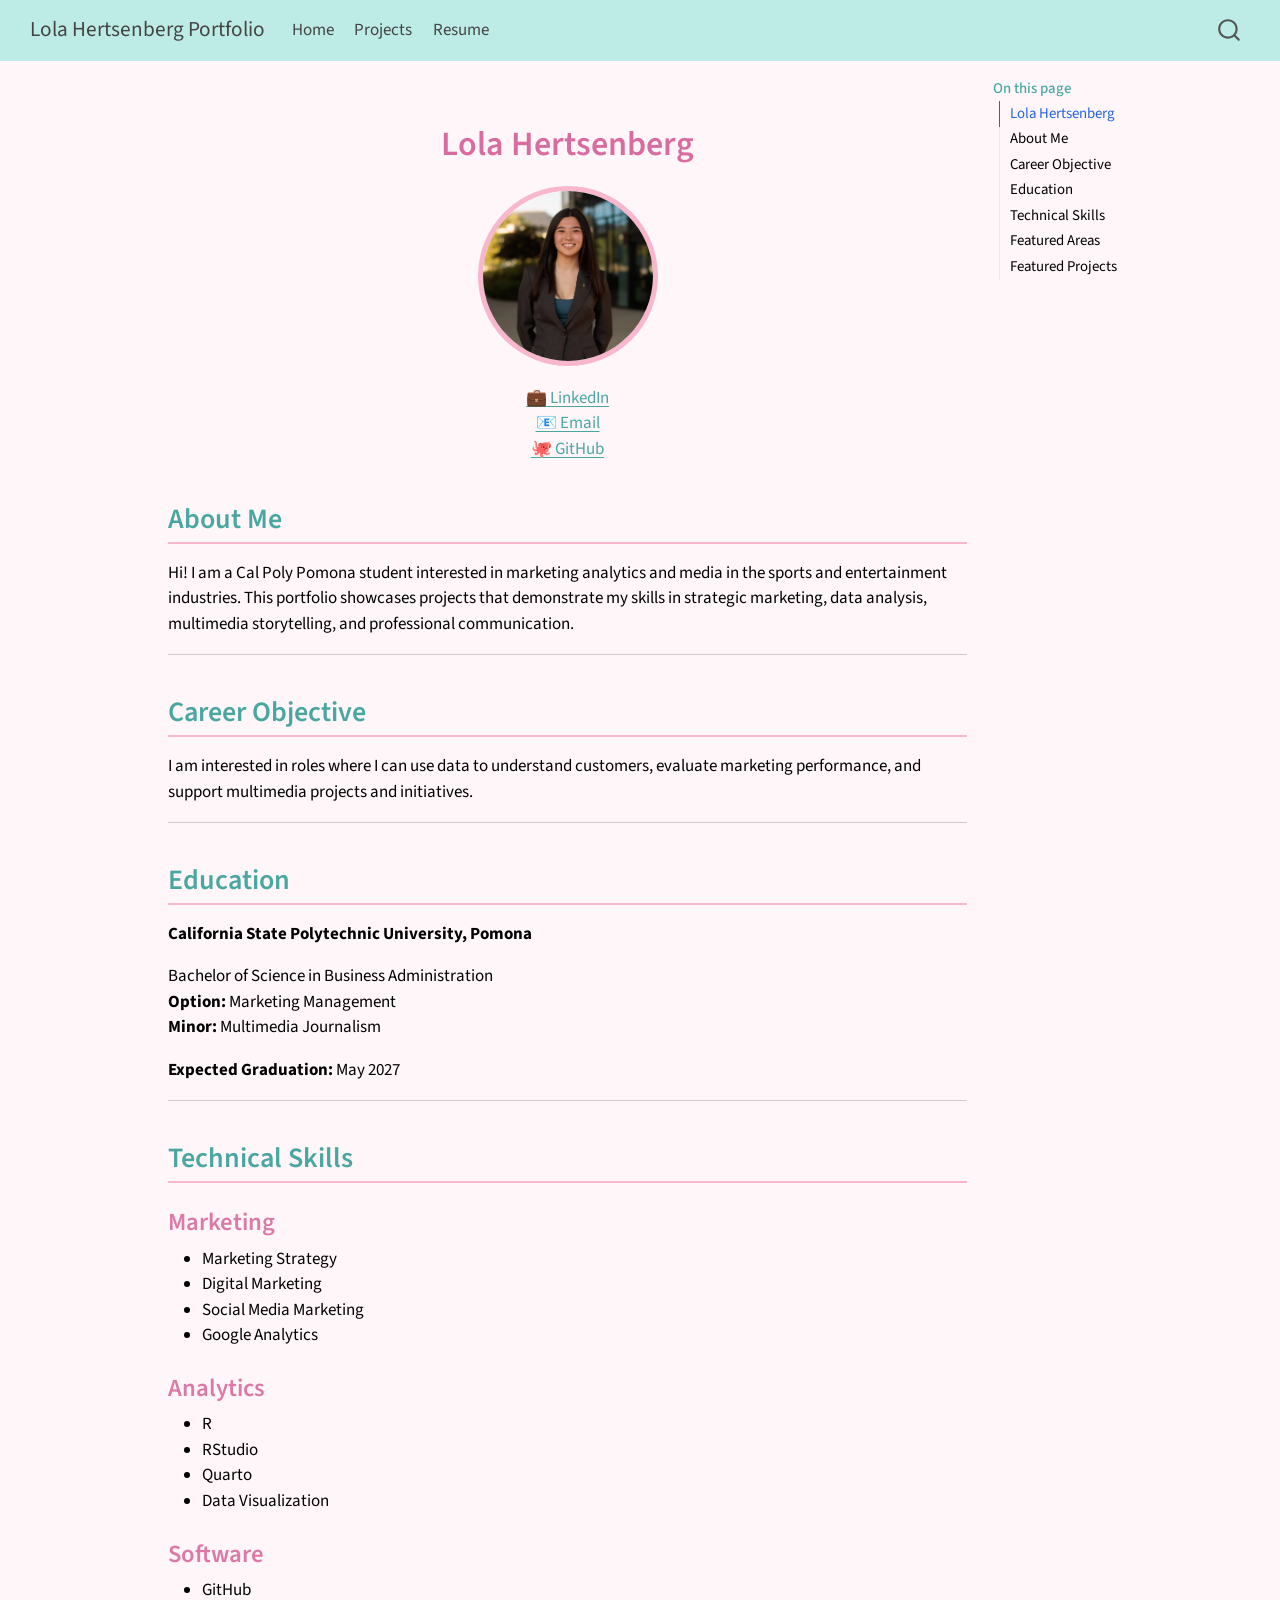
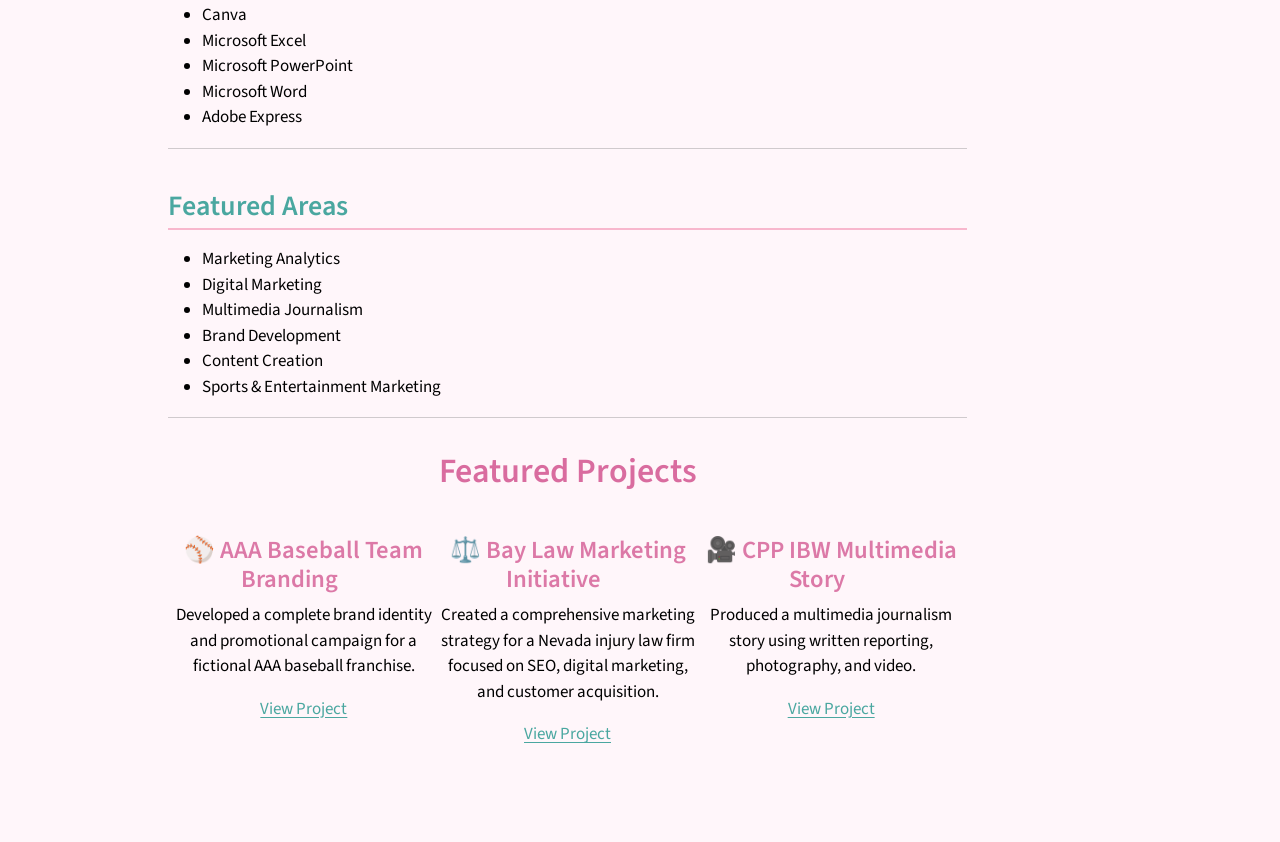
==== docs/index.html @ d2f8abae "Render website for Github Pages" ====
<!DOCTYPE html>
<html xmlns="http://www.w3.org/1999/xhtml" lang="en" xml:lang="en"><head>

<meta charset="utf-8">
<meta name="generator" content="quarto-1.9.37">

<meta name="viewport" content="width=device-width, initial-scale=1.0, user-scalable=yes">


<title>Lola Hertsenberg Portfolio</title>
<style>
/* Default styles provided by pandoc.
** See https://pandoc.org/MANUAL.html#variables-for-html for config info.
*/
code{white-space: pre-wrap;}
span.smallcaps{font-variant: small-caps;}
div.columns{display: flex; gap: min(4vw, 1.5em);}
div.column{flex: auto; overflow-x: auto;}
div.hanging-indent{margin-left: 1.5em; text-indent: -1.5em;}
ul.task-list{list-style: none;}
ul.task-list li input[type="checkbox"] {
  width: 0.8em;
  margin: 0 0.8em 0.2em -1em; /* quarto-specific, see https://github.com/quarto-dev/quarto-cli/issues/4556 */ 
  vertical-align: middle;
}
</style>


<script src="site_libs/quarto-nav/quarto-nav.js"></script>
<script src="site_libs/quarto-nav/headroom.min.js"></script>
<script src="site_libs/clipboard/clipboard.min.js"></script>
<script src="site_libs/quarto-search/autocomplete.umd.js"></script>
<script src="site_libs/quarto-search/fuse.min.js"></script>
<script src="site_libs/quarto-search/quarto-search.js"></script>
<meta name="quarto:offset" content="./">
<script src="site_libs/quarto-html/quarto.js" type="module"></script>
<script src="site_libs/quarto-html/tabsets/tabsets.js" type="module"></script>
<script src="site_libs/quarto-html/popper.min.js"></script>
<script src="site_libs/quarto-html/tippy.umd.min.js"></script>
<script src="site_libs/quarto-html/anchor.min.js"></script>
<link href="site_libs/quarto-html/tippy.css" rel="stylesheet">
<link href="site_libs/quarto-html/quarto-syntax-highlighting-7f8f88aac4f3542376d5c11b86a4c14d.css" rel="stylesheet" id="quarto-text-highlighting-styles">
<script src="site_libs/bootstrap/bootstrap.min.js"></script>
<link href="site_libs/bootstrap/bootstrap-icons.css" rel="stylesheet">
<link href="site_libs/bootstrap/bootstrap-158031087360bce0ff56dc785ce39e06.min.css" rel="stylesheet" append-hash="true" id="quarto-bootstrap" data-mode="light">
<script id="quarto-search-options" type="application/json">{
  "location": "navbar",
  "copy-button": false,
  "collapse-after": 3,
  "panel-placement": "end",
  "type": "overlay",
  "limit": 50,
  "keyboard-shortcut": [
    "f",
    "/",
    "s"
  ],
  "show-item-context": false,
  "language": {
    "search-no-results-text": "No results",
    "search-matching-documents-text": "matching documents",
    "search-copy-link-title": "Copy link to search",
    "search-hide-matches-text": "Hide additional matches",
    "search-more-match-text": "more match in this document",
    "search-more-matches-text": "more matches in this document",
    "search-clear-button-title": "Clear",
    "search-text-placeholder": "",
    "search-detached-cancel-button-title": "Cancel",
    "search-submit-button-title": "Submit",
    "search-label": "Search"
  }
}</script>


<link rel="stylesheet" href="styles.css">
</head>

<body class="nav-fixed quarto-light">

<div id="quarto-search-results"></div>
  <header id="quarto-header" class="headroom fixed-top">
    <nav class="navbar navbar-expand-lg " data-bs-theme="dark">
      <div class="navbar-container container-fluid">
      <div class="navbar-brand-container mx-auto">
    <a class="navbar-brand" href="./index.html">
    <span class="navbar-title">Lola Hertsenberg Portfolio</span>
    </a>
  </div>
            <div id="quarto-search" class="" title="Search"></div>
          <button class="navbar-toggler" type="button" data-bs-toggle="collapse" data-bs-target="#navbarCollapse" aria-controls="navbarCollapse" role="menu" aria-expanded="false" aria-label="Toggle navigation" onclick="if (window.quartoToggleHeadroom) { window.quartoToggleHeadroom(); }">
  <span class="navbar-toggler-icon"></span>
</button>
          <div class="collapse navbar-collapse" id="navbarCollapse">
            <ul class="navbar-nav navbar-nav-scroll me-auto">
  <li class="nav-item">
    <a class="nav-link active" href="./index.html" aria-current="page"> 
<span class="menu-text">Home</span></a>
  </li>  
  <li class="nav-item">
    <a class="nav-link" href="./projects.html"> 
<span class="menu-text">Projects</span></a>
  </li>  
  <li class="nav-item">
    <a class="nav-link" href="./resume.html"> 
<span class="menu-text">Resume</span></a>
  </li>  
</ul>
          </div> <!-- /navcollapse -->
            <div class="quarto-navbar-tools">
</div>
      </div> <!-- /container-fluid -->
    </nav>
</header>
<!-- content -->
<div id="quarto-content" class="quarto-container page-columns page-rows-contents page-layout-article page-navbar">
<!-- sidebar -->
<!-- margin-sidebar -->
    <div id="quarto-margin-sidebar" class="sidebar margin-sidebar">
        <nav id="TOC" role="doc-toc" class="toc-active">
    <h2 id="toc-title">On this page</h2>
   
  <ul>
  <li><a href="#lola-hertsenberg" id="toc-lola-hertsenberg" class="nav-link active" data-scroll-target="#lola-hertsenberg">Lola Hertsenberg</a></li>
  <li><a href="#about-me" id="toc-about-me" class="nav-link" data-scroll-target="#about-me">About Me</a></li>
  <li><a href="#career-objective" id="toc-career-objective" class="nav-link" data-scroll-target="#career-objective">Career Objective</a></li>
  <li><a href="#education" id="toc-education" class="nav-link" data-scroll-target="#education">Education</a></li>
  <li><a href="#technical-skills" id="toc-technical-skills" class="nav-link" data-scroll-target="#technical-skills">Technical Skills</a>
  <ul class="collapse">
  <li><a href="#marketing" id="toc-marketing" class="nav-link" data-scroll-target="#marketing">Marketing</a></li>
  <li><a href="#analytics" id="toc-analytics" class="nav-link" data-scroll-target="#analytics">Analytics</a></li>
  <li><a href="#software" id="toc-software" class="nav-link" data-scroll-target="#software">Software</a></li>
  </ul></li>
  <li><a href="#featured-areas" id="toc-featured-areas" class="nav-link" data-scroll-target="#featured-areas">Featured Areas</a></li>
  <li><a href="#featured-projects" id="toc-featured-projects" class="nav-link" data-scroll-target="#featured-projects">Featured Projects</a></li>
  </ul>
</nav>
    </div>
<!-- main -->
<main class="content" id="quarto-document-content"><header id="title-block-header" class="quarto-title-block"></header>




<section id="lola-hertsenberg" class="level1 center">
<h1>Lola Hertsenberg</h1>
<p><img src="images/profile.jpg" class="profile-img img-fluid"></p>
<p><a href="https://www.linkedin.com/in/lolaherts" target="_blank">💼 LinkedIn</a><br>
<a href="mailto:lohertsenberg@gmail.com">📧 Email</a><br>
<a href="https://github.com/lolaherts" target="_blank">🐙 GitHub</a></p>
</section>
<section id="about-me" class="level2">
<h2 class="anchored" data-anchor-id="about-me">About Me</h2>
<p>Hi! I am a Cal Poly Pomona student interested in marketing analytics and media in the sports and entertainment industries. This portfolio showcases projects that demonstrate my skills in strategic marketing, data analysis, multimedia storytelling, and professional communication.</p>
<hr>
</section>
<section id="career-objective" class="level2">
<h2 class="anchored" data-anchor-id="career-objective">Career Objective</h2>
<p>I am interested in roles where I can use data to understand customers, evaluate marketing performance, and support multimedia projects and initiatives.</p>
<hr>
</section>
<section id="education" class="level2">
<h2 class="anchored" data-anchor-id="education">Education</h2>
<p><strong>California State Polytechnic University, Pomona</strong></p>
<p>Bachelor of Science in Business Administration<br>
<strong>Option:</strong> Marketing Management<br>
<strong>Minor:</strong> Multimedia Journalism</p>
<p><strong>Expected Graduation:</strong> May 2027</p>
<hr>
</section>
<section id="technical-skills" class="level2">
<h2 class="anchored" data-anchor-id="technical-skills">Technical Skills</h2>
<section id="marketing" class="level3">
<h3 class="anchored" data-anchor-id="marketing">Marketing</h3>
<ul>
<li>Marketing Strategy</li>
<li>Digital Marketing</li>
<li>Social Media Marketing</li>
<li>Google Analytics</li>
</ul>
</section>
<section id="analytics" class="level3">
<h3 class="anchored" data-anchor-id="analytics">Analytics</h3>
<ul>
<li>R</li>
<li>RStudio</li>
<li>Quarto</li>
<li>Data Visualization</li>
</ul>
</section>
<section id="software" class="level3">
<h3 class="anchored" data-anchor-id="software">Software</h3>
<ul>
<li>GitHub</li>
<li>Canva</li>
<li>Microsoft Excel</li>
<li>Microsoft PowerPoint</li>
<li>Microsoft Word</li>
<li>Adobe Express</li>
</ul>
<hr>
</section>
</section>
<section id="featured-areas" class="level2">
<h2 class="anchored" data-anchor-id="featured-areas">Featured Areas</h2>
<ul>
<li>Marketing Analytics</li>
<li>Digital Marketing</li>
<li>Multimedia Journalism</li>
<li>Brand Development</li>
<li>Content Creation</li>
<li>Sports &amp; Entertainment Marketing</li>
</ul>
<hr>
</section>
<section id="featured-projects" class="level1 center">
<h1 class="center">Featured Projects</h1>
<div class="columns">
<div class="column" style="width:33%;">
<section id="aaa-baseball-team-branding" class="level3">
<h3 class="anchored" data-anchor-id="aaa-baseball-team-branding">⚾ AAA Baseball Team Branding</h3>
<p>Developed a complete brand identity and promotional campaign for a fictional AAA baseball franchise.</p>
<p><a href="./projects.html">View Project</a></p>
</section>
</div><div class="column" style="width:33%;">
<section id="bay-law-marketing-initiative" class="level3">
<h3 class="anchored" data-anchor-id="bay-law-marketing-initiative">⚖️ Bay Law Marketing Initiative</h3>
<p>Created a comprehensive marketing strategy for a Nevada injury law firm focused on SEO, digital marketing, and customer acquisition.</p>
<p><a href="./projects.html">View Project</a></p>
</section>
</div><div class="column" style="width:33%;">
<section id="cpp-ibw-multimedia-story" class="level3">
<h3 class="anchored" data-anchor-id="cpp-ibw-multimedia-story">🎥 CPP IBW Multimedia Story</h3>
<p>Produced a multimedia journalism story using written reporting, photography, and video.</p>
<p><a href="./projects.html">View Project</a></p>
</section>
</div>
</div>


</section>

</main> <!-- /main -->
<script id="quarto-html-after-body" type="application/javascript">
  window.document.addEventListener("DOMContentLoaded", function (event) {
    const icon = "";
    const anchorJS = new window.AnchorJS();
    anchorJS.options = {
      placement: 'right',
      icon: icon
    };
    anchorJS.add('.anchored');
    const isCodeAnnotation = (el) => {
      for (const clz of el.classList) {
        if (clz.startsWith('code-annotation-')) {                     
          return true;
        }
      }
      return false;
    }
    const onCopySuccess = function(e) {
      // button target
      const button = e.trigger;
      // don't keep focus
      button.blur();
      // flash "checked"
      button.classList.add('code-copy-button-checked');
      var currentTitle = button.getAttribute("title");
      button.setAttribute("title", "Copied!");
      let tooltip;
      if (window.bootstrap) {
        button.setAttribute("data-bs-toggle", "tooltip");
        button.setAttribute("data-bs-placement", "left");
        button.setAttribute("data-bs-title", "Copied!");
        tooltip = new bootstrap.Tooltip(button, 
          { trigger: "manual", 
            customClass: "code-copy-button-tooltip",
            offset: [0, -8]});
        tooltip.show();    
      }
      setTimeout(function() {
        if (tooltip) {
          tooltip.hide();
          button.removeAttribute("data-bs-title");
          button.removeAttribute("data-bs-toggle");
          button.removeAttribute("data-bs-placement");
        }
        button.setAttribute("title", currentTitle);
        button.classList.remove('code-copy-button-checked');
      }, 1000);
      // clear code selection
      e.clearSelection();
    }
    const getTextToCopy = function(trigger) {
      const outerScaffold = trigger.parentElement.cloneNode(true);
      const codeEl = outerScaffold.querySelector('code');
      for (const childEl of codeEl.children) {
        if (isCodeAnnotation(childEl)) {
          childEl.remove();
        }
      }
      return codeEl.innerText;
    }
    const clipboard = new window.ClipboardJS('.code-copy-button:not([data-in-quarto-modal])', {
      text: getTextToCopy
    });
    clipboard.on('success', onCopySuccess);
    if (window.document.getElementById('quarto-embedded-source-code-modal')) {
      const clipboardModal = new window.ClipboardJS('.code-copy-button[data-in-quarto-modal]', {
        text: getTextToCopy,
        container: window.document.getElementById('quarto-embedded-source-code-modal')
      });
      clipboardModal.on('success', onCopySuccess);
    }
      var localhostRegex = new RegExp(/^(?:http|https):\/\/localhost\:?[0-9]*\//);
      var mailtoRegex = new RegExp(/^mailto:/);
        var filterRegex = new RegExp('/' + window.location.host + '/');
      var isInternal = (href) => {
          return filterRegex.test(href) || localhostRegex.test(href) || mailtoRegex.test(href);
      }
      // Inspect non-navigation links and adorn them if external
     var links = window.document.querySelectorAll('a[href]:not(.nav-link):not(.navbar-brand):not(.toc-action):not(.sidebar-link):not(.sidebar-item-toggle):not(.pagination-link):not(.no-external):not([aria-hidden]):not(.dropdown-item):not(.quarto-navigation-tool):not(.about-link)');
      for (var i=0; i<links.length; i++) {
        const link = links[i];
        if (!isInternal(link.href)) {
          // undo the damage that might have been done by quarto-nav.js in the case of
          // links that we want to consider external
          if (link.dataset.originalHref !== undefined) {
            link.href = link.dataset.originalHref;
          }
        }
      }
    function tippyHover(el, contentFn, onTriggerFn, onUntriggerFn) {
      const config = {
        allowHTML: true,
        maxWidth: 500,
        delay: 100,
        arrow: false,
        appendTo: function(el) {
            return el.parentElement;
        },
        interactive: true,
        interactiveBorder: 10,
        theme: 'quarto',
        placement: 'bottom-start',
      };
      if (contentFn) {
        config.content = contentFn;
      }
      if (onTriggerFn) {
        config.onTrigger = onTriggerFn;
      }
      if (onUntriggerFn) {
        config.onUntrigger = onUntriggerFn;
      }
      window.tippy(el, config); 
    }
    const noterefs = window.document.querySelectorAll('a[role="doc-noteref"]');
    for (var i=0; i<noterefs.length; i++) {
      const ref = noterefs[i];
      tippyHover(ref, function() {
        // use id or data attribute instead here
        let href = ref.getAttribute('data-footnote-href') || ref.getAttribute('href');
        try { href = new URL(href).hash; } catch {}
        const id = href.replace(/^#\/?/, "");
        const note = window.document.getElementById(id);
        if (note) {
          return note.innerHTML;
        } else {
          return "";
        }
      });
    }
    const xrefs = window.document.querySelectorAll('a.quarto-xref');
    const processXRef = (id, note) => {
      // Strip column container classes
      const stripColumnClz = (el) => {
        el.classList.remove("page-full", "page-columns");
        if (el.children) {
          for (const child of el.children) {
            stripColumnClz(child);
          }
        }
      }
      stripColumnClz(note)
      if (id === null || id.startsWith('sec-')) {
        // Special case sections, only their first couple elements
        const container = document.createElement("div");
        if (note.children && note.children.length > 2) {
          container.appendChild(note.children[0].cloneNode(true));
          for (let i = 1; i < note.children.length; i++) {
            const child = note.children[i];
            if (child.tagName === "P" && child.innerText === "") {
              continue;
            } else {
              container.appendChild(child.cloneNode(true));
              break;
            }
          }
          if (window.Quarto?.typesetMath) {
            window.Quarto.typesetMath(container);
          }
          return container.innerHTML
        } else {
          if (window.Quarto?.typesetMath) {
            window.Quarto.typesetMath(note);
          }
          return note.innerHTML;
        }
      } else {
        // Remove any anchor links if they are present
        const anchorLink = note.querySelector('a.anchorjs-link');
        if (anchorLink) {
          anchorLink.remove();
        }
        if (window.Quarto?.typesetMath) {
          window.Quarto.typesetMath(note);
        }
        if (note.classList.contains("callout")) {
          return note.outerHTML;
        } else {
          return note.innerHTML;
        }
      }
    }
    for (var i=0; i<xrefs.length; i++) {
      const xref = xrefs[i];
      tippyHover(xref, undefined, function(instance) {
        instance.disable();
        let url = xref.getAttribute('href');
        let hash = undefined; 
        if (url.startsWith('#')) {
          hash = url;
        } else {
          try { hash = new URL(url).hash; } catch {}
        }
        if (hash) {
          const id = hash.replace(/^#\/?/, "");
          const note = window.document.getElementById(id);
          if (note !== null) {
            try {
              const html = processXRef(id, note.cloneNode(true));
              instance.setContent(html);
            } finally {
              instance.enable();
              instance.show();
            }
          } else {
            // See if we can fetch this
            fetch(url.split('#')[0])
            .then(res => res.text())
            .then(html => {
              const parser = new DOMParser();
              const htmlDoc = parser.parseFromString(html, "text/html");
              const note = htmlDoc.getElementById(id);
              if (note !== null) {
                const html = processXRef(id, note);
                instance.setContent(html);
              } 
            }).finally(() => {
              instance.enable();
              instance.show();
            });
          }
        } else {
          // See if we can fetch a full url (with no hash to target)
          // This is a special case and we should probably do some content thinning / targeting
          fetch(url)
          .then(res => res.text())
          .then(html => {
            const parser = new DOMParser();
            const htmlDoc = parser.parseFromString(html, "text/html");
            const note = htmlDoc.querySelector('main.content');
            if (note !== null) {
              // This should only happen for chapter cross references
              // (since there is no id in the URL)
              // remove the first header
              if (note.children.length > 0 && note.children[0].tagName === "HEADER") {
                note.children[0].remove();
              }
              const html = processXRef(null, note);
              instance.setContent(html);
            } 
          }).finally(() => {
            instance.enable();
            instance.show();
          });
        }
      }, function(instance) {
      });
    }
        let selectedAnnoteEl;
        const selectorForAnnotation = ( cell, annotation) => {
          let cellAttr = 'data-code-cell="' + cell + '"';
          let lineAttr = 'data-code-annotation="' +  annotation + '"';
          const selector = 'span[' + cellAttr + '][' + lineAttr + ']';
          return selector;
        }
        const selectCodeLines = (annoteEl) => {
          const doc = window.document;
          const targetCell = annoteEl.getAttribute("data-target-cell");
          const targetAnnotation = annoteEl.getAttribute("data-target-annotation");
          const annoteSpan = window.document.querySelector(selectorForAnnotation(targetCell, targetAnnotation));
          const lines = annoteSpan.getAttribute("data-code-lines").split(",");
          const lineIds = lines.map((line) => {
            return targetCell + "-" + line;
          })
          let top = null;
          let height = null;
          let parent = null;
          if (lineIds.length > 0) {
              //compute the position of the single el (top and bottom and make a div)
              const el = window.document.getElementById(lineIds[0]);
              top = el.offsetTop;
              height = el.offsetHeight;
              parent = el.parentElement.parentElement;
            if (lineIds.length > 1) {
              const lastEl = window.document.getElementById(lineIds[lineIds.length - 1]);
              const bottom = lastEl.offsetTop + lastEl.offsetHeight;
              height = bottom - top;
            }
            if (top !== null && height !== null && parent !== null) {
              // cook up a div (if necessary) and position it 
              let div = window.document.getElementById("code-annotation-line-highlight");
              if (div === null) {
                div = window.document.createElement("div");
                div.setAttribute("id", "code-annotation-line-highlight");
                div.style.position = 'absolute';
                parent.appendChild(div);
              }
              div.style.top = top - 2 + "px";
              div.style.height = height + 4 + "px";
              div.style.left = 0;
              let gutterDiv = window.document.getElementById("code-annotation-line-highlight-gutter");
              if (gutterDiv === null) {
                gutterDiv = window.document.createElement("div");
                gutterDiv.setAttribute("id", "code-annotation-line-highlight-gutter");
                gutterDiv.style.position = 'absolute';
                const codeCell = window.document.getElementById(targetCell);
                const gutter = codeCell.querySelector('.code-annotation-gutter');
                gutter.appendChild(gutterDiv);
              }
              gutterDiv.style.top = top - 2 + "px";
              gutterDiv.style.height = height + 4 + "px";
            }
            selectedAnnoteEl = annoteEl;
          }
        };
        const unselectCodeLines = () => {
          const elementsIds = ["code-annotation-line-highlight", "code-annotation-line-highlight-gutter"];
          elementsIds.forEach((elId) => {
            const div = window.document.getElementById(elId);
            if (div) {
              div.remove();
            }
          });
          selectedAnnoteEl = undefined;
        };
          // Handle positioning of the toggle
      window.addEventListener(
        "resize",
        throttle(() => {
          elRect = undefined;
          if (selectedAnnoteEl) {
            selectCodeLines(selectedAnnoteEl);
          }
        }, 10)
      );
      function throttle(fn, ms) {
      let throttle = false;
      let timer;
        return (...args) => {
          if(!throttle) { // first call gets through
              fn.apply(this, args);
              throttle = true;
          } else { // all the others get throttled
              if(timer) clearTimeout(timer); // cancel #2
              timer = setTimeout(() => {
                fn.apply(this, args);
                timer = throttle = false;
              }, ms);
          }
        };
      }
        // Attach click handler to the DT
        const annoteDls = window.document.querySelectorAll('dt[data-target-cell]');
        for (const annoteDlNode of annoteDls) {
          annoteDlNode.addEventListener('click', (event) => {
            const clickedEl = event.target;
            if (clickedEl !== selectedAnnoteEl) {
              unselectCodeLines();
              const activeEl = window.document.querySelector('dt[data-target-cell].code-annotation-active');
              if (activeEl) {
                activeEl.classList.remove('code-annotation-active');
              }
              selectCodeLines(clickedEl);
              clickedEl.classList.add('code-annotation-active');
            } else {
              // Unselect the line
              unselectCodeLines();
              clickedEl.classList.remove('code-annotation-active');
            }
          });
        }
    const findCites = (el) => {
      const parentEl = el.parentElement;
      if (parentEl) {
        const cites = parentEl.dataset.cites;
        if (cites) {
          return {
            el,
            cites: cites.split(' ')
          };
        } else {
          return findCites(el.parentElement)
        }
      } else {
        return undefined;
      }
    };
    var bibliorefs = window.document.querySelectorAll('a[role="doc-biblioref"]');
    for (var i=0; i<bibliorefs.length; i++) {
      const ref = bibliorefs[i];
      const citeInfo = findCites(ref);
      if (citeInfo) {
        tippyHover(citeInfo.el, function() {
          var popup = window.document.createElement('div');
          citeInfo.cites.forEach(function(cite) {
            var citeDiv = window.document.createElement('div');
            citeDiv.classList.add('hanging-indent');
            citeDiv.classList.add('csl-entry');
            var biblioDiv = window.document.getElementById('ref-' + cite);
            if (biblioDiv) {
              citeDiv.innerHTML = biblioDiv.innerHTML;
            }
            popup.appendChild(citeDiv);
          });
          return popup.innerHTML;
        });
      }
    }
  });
  </script>
</div> <!-- /content -->




</body></html>
---- docs/site_libs/quarto-html/tippy.css ----
.tippy-box[data-animation=fade][data-state=hidden]{opacity:0}[data-tippy-root]{max-width:calc(100vw - 10px)}.tippy-box{position:relative;background-color:#333;color:#fff;border-radius:4px;font-size:14px;line-height:1.4;white-space:normal;outline:0;transition-property:transform,visibility,opacity}.tippy-box[data-placement^=top]>.tippy-arrow{bottom:0}.tippy-box[data-placement^=top]>.tippy-arrow:before{bottom:-7px;left:0;border-width:8px 8px 0;border-top-color:initial;transform-origin:center top}.tippy-box[data-placement^=bottom]>.tippy-arrow{top:0}.tippy-box[data-placement^=bottom]>.tippy-arrow:before{top:-7px;left:0;border-width:0 8px 8px;border-bottom-color:initial;transform-origin:center bottom}.tippy-box[data-placement^=left]>.tippy-arrow{right:0}.tippy-box[data-placement^=left]>.tippy-arrow:before{border-width:8px 0 8px 8px;border-left-color:initial;right:-7px;transform-origin:center left}.tippy-box[data-placement^=right]>.tippy-arrow{left:0}.tippy-box[data-placement^=right]>.tippy-arrow:before{left:-7px;border-width:8px 8px 8px 0;border-right-color:initial;transform-origin:center right}.tippy-box[data-inertia][data-state=visible]{transition-timing-function:cubic-bezier(.54,1.5,.38,1.11)}.tippy-arrow{width:16px;height:16px;color:#333}.tippy-arrow:before{content:"";position:absolute;border-color:transparent;border-style:solid}.tippy-content{position:relative;padding:5px 9px;z-index:1}
---- docs/site_libs/quarto-html/quarto-syntax-highlighting-7f8f88aac4f3542376d5c11b86a4c14d.css ----
/* quarto syntax highlight colors */
:root {
  --quarto-hl-ot-color: #003B4F;
  --quarto-hl-at-color: #657422;
  --quarto-hl-ss-color: #20794D;
  --quarto-hl-an-color: #5E5E5E;
  --quarto-hl-fu-color: #4758AB;
  --quarto-hl-st-color: #20794D;
  --quarto-hl-cf-color: #003B4F;
  --quarto-hl-op-color: #5E5E5E;
  --quarto-hl-er-color: #AD0000;
  --quarto-hl-bn-color: #AD0000;
  --quarto-hl-al-color: #AD0000;
  --quarto-hl-va-color: #111111;
  --quarto-hl-bu-color: inherit;
  --quarto-hl-ex-color: inherit;
  --quarto-hl-pp-color: #AD0000;
  --quarto-hl-in-color: #5E5E5E;
  --quarto-hl-vs-color: #20794D;
  --quarto-hl-wa-color: #5E5E5E;
  --quarto-hl-do-color: #5E5E5E;
  --quarto-hl-im-color: #00769E;
  --quarto-hl-ch-color: #20794D;
  --quarto-hl-dt-color: #AD0000;
  --quarto-hl-fl-color: #AD0000;
  --quarto-hl-co-color: #5E5E5E;
  --quarto-hl-cv-color: #5E5E5E;
  --quarto-hl-cn-color: #8f5902;
  --quarto-hl-sc-color: #5E5E5E;
  --quarto-hl-dv-color: #AD0000;
  --quarto-hl-kw-color: #003B4F;
}

/* other quarto variables */
:root {
  --quarto-font-monospace: SFMono-Regular, Menlo, Monaco, Consolas, "Liberation Mono", "Courier New", monospace;
}

/* syntax highlight based on Pandoc's rules */
pre > code.sourceCode > span {
  color: #003B4F;
}

code.sourceCode > span {
  color: #003B4F;
}

div.sourceCode,
div.sourceCode pre.sourceCode {
  color: #003B4F;
}

/* Normal */
code span {
  color: #003B4F;
}

/* Alert */
code span.al {
  color: #AD0000;
  font-style: inherit;
}

/* Annotation */
code span.an {
  color: #5E5E5E;
  font-style: inherit;
}

/* Attribute */
code span.at {
  color: #657422;
  font-style: inherit;
}

/* BaseN */
code span.bn {
  color: #AD0000;
  font-style: inherit;
}

/* BuiltIn */
code span.bu {
  font-style: inherit;
}

/* ControlFlow */
code span.cf {
  color: #003B4F;
  font-weight: bold;
  font-style: inherit;
}

/* Char */
code span.ch {
  color: #20794D;
  font-style: inherit;
}

/* Constant */
code span.cn {
  color: #8f5902;
  font-style: inherit;
}

/* Comment */
code span.co {
  color: #5E5E5E;
  font-style: inherit;
}

/* CommentVar */
code span.cv {
  color: #5E5E5E;
  font-style: italic;
}

/* Documentation */
code span.do {
  color: #5E5E5E;
  font-style: italic;
}

/* DataType */
code span.dt {
  color: #AD0000;
  font-style: inherit;
}

/* DecVal */
code span.dv {
  color: #AD0000;
  font-style: inherit;
}

/* Error */
code span.er {
  color: #AD0000;
  font-style: inherit;
}

/* Extension */
code span.ex {
  font-style: inherit;
}

/* Float */
code span.fl {
  color: #AD0000;
  font-style: inherit;
}

/* Function */
code span.fu {
  color: #4758AB;
  font-style: inherit;
}

/* Import */
code span.im {
  color: #00769E;
  font-style: inherit;
}

/* Information */
code span.in {
  color: #5E5E5E;
  font-style: inherit;
}

/* Keyword */
code span.kw {
  color: #003B4F;
  font-weight: bold;
  font-style: inherit;
}

/* Operator */
code span.op {
  color: #5E5E5E;
  font-style: inherit;
}

/* Other */
code span.ot {
  color: #003B4F;
  font-style: inherit;
}

/* Preprocessor */
code span.pp {
  color: #AD0000;
  font-style: inherit;
}

/* SpecialChar */
code span.sc {
  color: #5E5E5E;
  font-style: inherit;
}

/* SpecialString */
code span.ss {
  color: #20794D;
  font-style: inherit;
}

/* String */
code span.st {
  color: #20794D;
  font-style: inherit;
}

/* Variable */
code span.va {
  color: #111111;
  font-style: inherit;
}

/* VerbatimString */
code span.vs {
  color: #20794D;
  font-style: inherit;
}

/* Warning */
code span.wa {
  color: #5E5E5E;
  font-style: italic;
}

.prevent-inlining {
  content: "</";
}

/*# sourceMappingURL=789ad8cd35626ba772517505b42a116e.css.map */
---- docs/styles.css ----
/* css styles */
/* All headings black */
h1, h2, h3, h4, h5, h6 {
  color: #000000;
}

/* Normal text */
p, li, td, th {
  color: #000000;
}
/* Background */
body {
  background-color: #fff6fa;
  color: #444;
}

/* Center only selected content */
.center {
  text-align: center;
}

/* Circular profile image */
.profile-img {
  display: block;
  width: 180px;
  height: 180px;
  margin: 20px auto;
  object-fit: cover;
  border-radius: 50%;
  border: 5px solid #f8b7cd;
}

/* Headings */
h1 {
  color: #d96c9f;
}

h2 {
  color: #4aa7a0;
  margin-top: 40px;
  border-bottom: 2px solid #f8b7cd;
  padding-bottom: 5px;
}

h3 {
  color: #d96c9f;
}

/* Links */
a {
  color: #4aa7a0;
}

/* Navbar */
.navbar {
  background-color: #bdebe5;
}

.navbar a,
.navbar-brand {
  color: #444 !important;
}
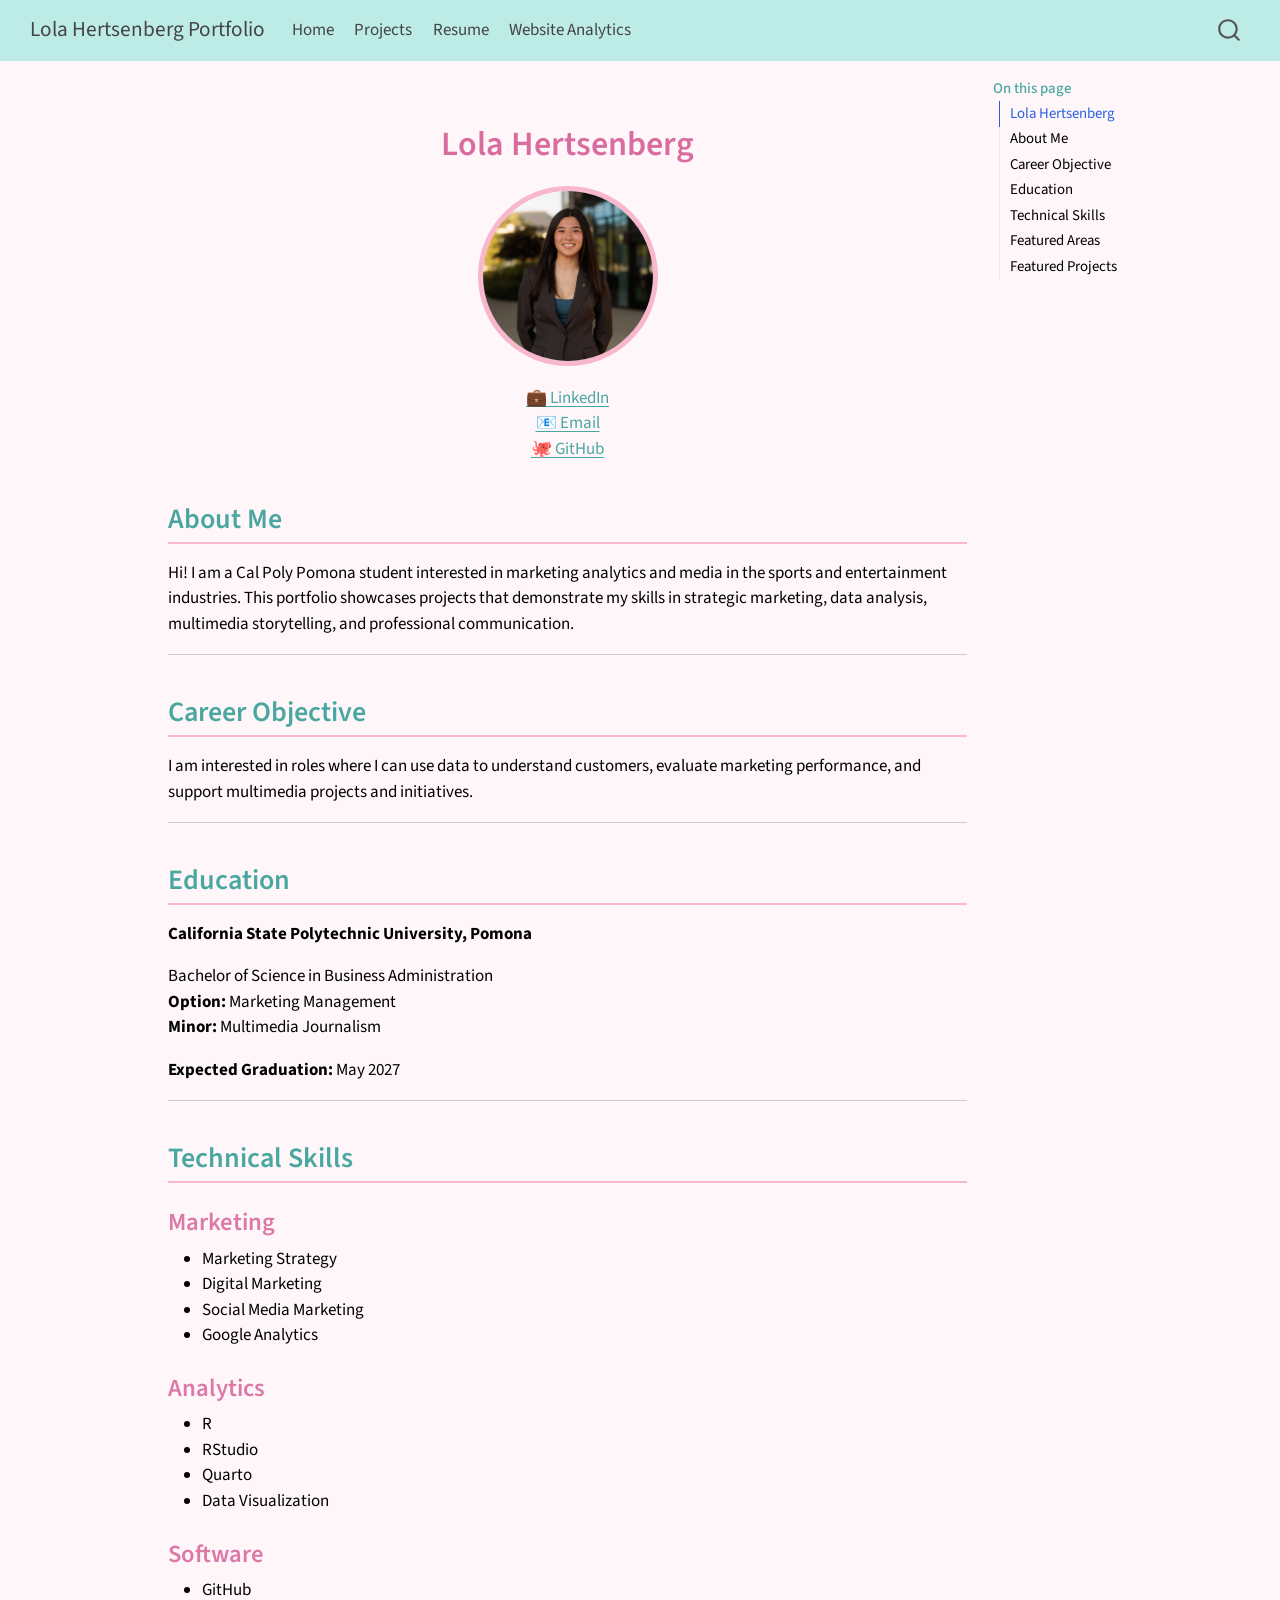
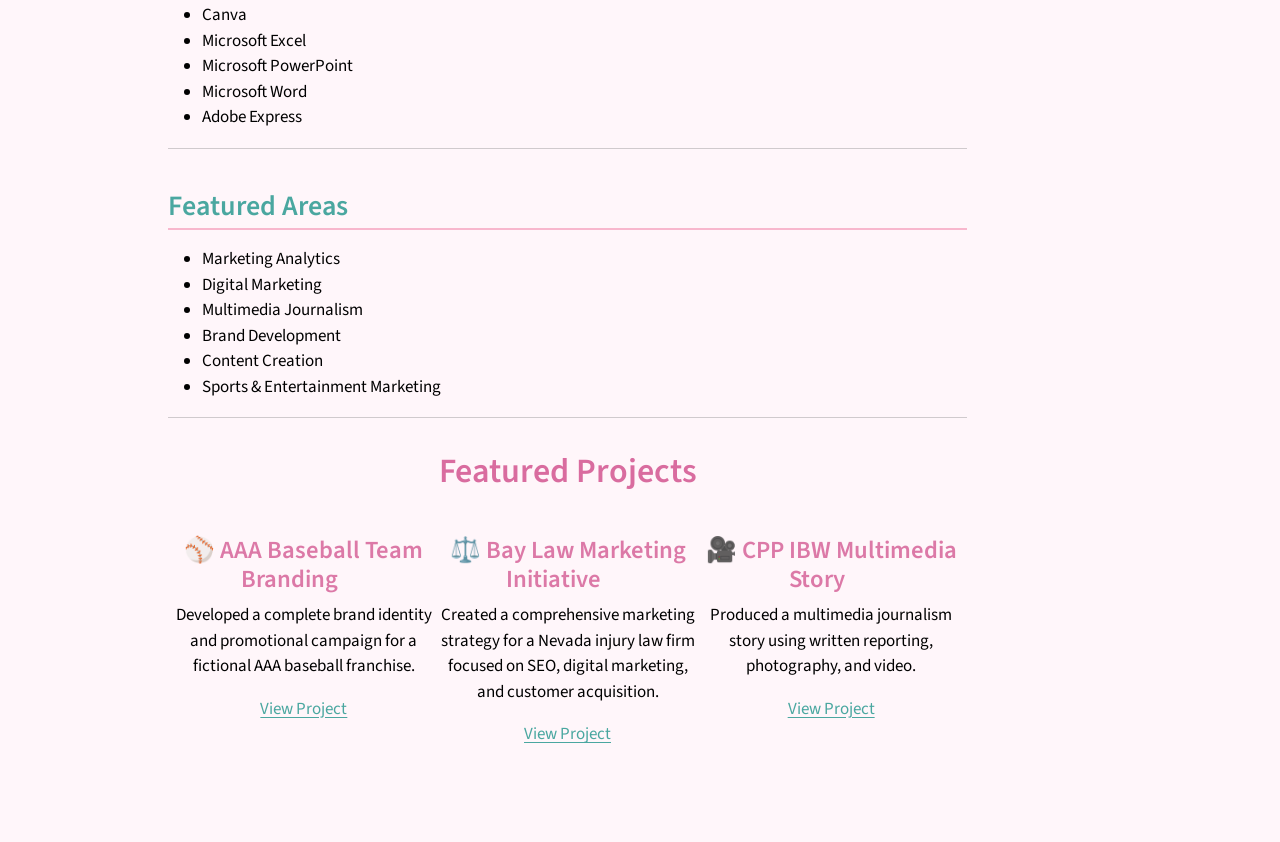
==== commit 13db0456: "bruh" ====
--- a/docs/index.html
+++ b/docs/index.html
@@ -70,6 +70,15 @@
     "search-label": "Search"
   }
 }</script>
+<script async="" src="https://www.googletagmanager.com/gtag/js?id=G-248WCPM8R9"></script>
+
+<script type="text/javascript">
+
+window.dataLayer = window.dataLayer || [];
+function gtag(){dataLayer.push(arguments);}
+gtag('js', new Date());
+gtag('config', 'G-248WCPM8R9', { 'anonymize_ip': true});
+</script>
 
 
 <link rel="stylesheet" href="styles.css">
@@ -103,6 +112,10 @@
   <li class="nav-item">
     <a class="nav-link" href="./resume.html"> 
 <span class="menu-text">Resume</span></a>
+  </li>  
+  <li class="nav-item">
+    <a class="nav-link" href="./analytics.html"> 
+<span class="menu-text">Website Analytics</span></a>
   </li>  
 </ul>
           </div> <!-- /navcollapse -->
